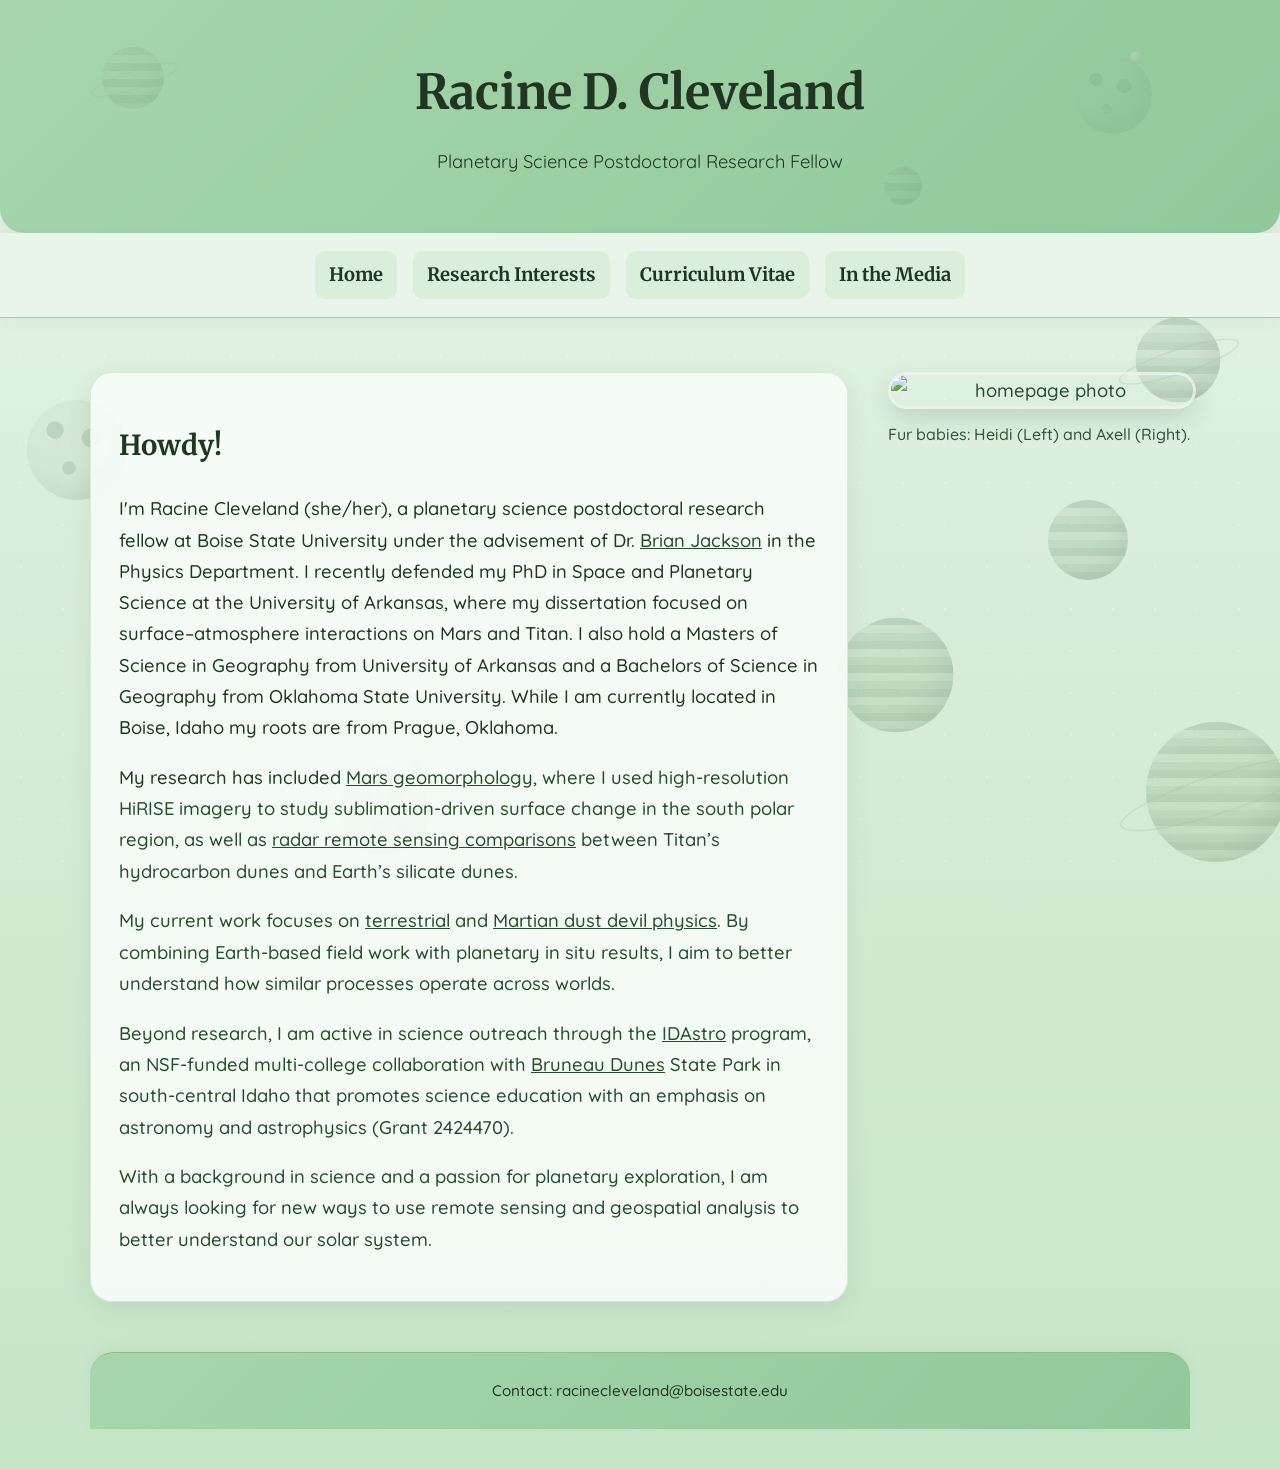
==== aboutme.html @ 93e14a5b "Fix link case sensitivity in navigation" ====
<!DOCTYPE html>
<html lang="en">
<head>
  <meta charset="UTF-8">
  <meta name="viewport" content="width=device-width, initial-scale=1">
  <title>About Me</title>
  <link rel="stylesheet" href="styles.css">
</head>
<body>
<div class="planet-bg">
  <div class="planet crater p1"></div>
  <div class="planet gas moon p2"></div>
  <div class="planet crater moon p3"></div>
  <div class="planet gas ring p4"></div>
  <div class="planet crater p5"></div>
  <div class="planet gas ringed p6"></div>
  <div class="planet crater moon p7"></div>
  <div class="planet gas p8"></div>
  <div class="planet gas p10"></div>
</div>

<header>
  <div class="header-planets">
    <div class="h-planet gas ringed medium"></div>
    <div class="h-planet crater moon large"></div>
    <div class="h-planet gas small"></div>
  </div>
  <h1>Racine D. Cleveland</h1>
  <p>Planetary Science Postdoctoral Research Fellow</p>
</header>

  <nav>
  <a href="aboutme.html">Home</a>
  <a href="research.html">Research Interests</a>
  <a href="cv.html">Curriculum Vitae</a>
  <a href="news.html">In the Media</a>
</nav>

  <div class="page-wrapper">
  <main>
    <div class="home-layout">

      <div class="text-column">
        <div class="intro-box">
          <h2>Howdy!</h2>

          <p>
            I'm Racine Cleveland (she/her), a planetary science postdoctoral research fellow at Boise State University under the advisement of Dr. <a href="https://astrojack.com" target="_blank">Brian Jackson</a> in the Physics Department. I recently defended my PhD in Space and Planetary Science at the University of Arkansas, where my dissertation focused on surface–atmosphere interactions on Mars and Titan. I also hold a Masters of Science in Geography from University of Arkansas and a Bachelors of Science in Geography from Oklahoma State University. While I am currently located in Boise, Idaho my roots are from Prague, Oklahoma. 
          </p>

          <p>
            My research has included <a href="https://www.mdpi.com/2072-4292/17/14/2372" target="_blank">Mars geomorphology<a/>, where I used high-resolution HiRISE imagery to study sublimation-driven surface change in the south polar region, as well as <a href="https://www.hou.usra.edu/meetings/dunes2025/pdf/3017.pdf" target="_blank">radar remote sensing comparisons<a/> between Titan’s hydrocarbon dunes and Earth’s silicate dunes.
          </p>

          <p>
            My current work focuses on <a href="https://www.boisestate.edu/news/2018/10/16/hunting-dust-devils/" target="_blank">terrestrial<a/> and <a href="https://www.newscientist.com/article/2143217-marss-surface-hosts-millions-of-towering-dust-devils-every-day/" target="_blank">Martian dust devil physics<a/>. By combining Earth-based field work with planetary in situ results, I aim to better understand how similar processes operate across worlds.
          </p>

          <p>
            Beyond research, I am active in science outreach through the <a href="https://www.boisestate.edu/idastro/" target="_blank">IDAstro<a/> program, an NSF-funded multi-college collaboration with <a href="https://parksandrecreation.idaho.gov/bruneau-dunes-observatory/" target="_blank">Bruneau Dunes<a/> State Park in south-central Idaho that promotes science education with an emphasis on astronomy and astrophysics (Grant 2424470).
          </p>

          <p>
            With a background in science and a passion for planetary exploration, I am always looking for new ways to use remote sensing and geospatial analysis to better understand our solar system.
          </p>
        </div>
      </div>

      <div class="image-column">
        <img src="8X0A0128-3.jpg" alt="homepage photo" class="hero-image">
        <p class="caption">
          Fur babies: Heidi (Left) and Axell (Right).
        </p>
      </div>

    </div>
  </main>

  <footer>
    Contact: racinecleveland@boisestate.edu
  </footer>
</div>
---- styles.css ----
@import url('https://fonts.googleapis.com/css2?family=Merriweather:wght@400;700&family=Quicksand:wght@400;500;600&display=swap');

html, body {
  margin: 0;
  padding: 0;
  min-height: 100%;
  color: #213622;
  line-height: 1.7;
}

body {
  font-family: 'Quicksand', sans-serif;
  font-weight: 500;
  font-size: 1.15rem;
  position: relative;
  overflow-x: hidden;
  background: linear-gradient(180deg, #eaf6eb 0%, #d8edd9 40%, #c6e6c8 100%);
}

/* tiny stars */
body::before {
  content: "";
  position: fixed;
  inset: 0;
  pointer-events: none;
  z-index: 0;
  background-image: radial-gradient(rgba(255,255,255,0.22) 1px, transparent 1px);
  background-size: 42px 42px;
}

/* keep actual content above decorative background */
header,
nav,
main,
footer,
.page-wrapper {
  position: relative;
  z-index: 1;
}

/* =========================
   PAGE BACKGROUND PLANETS
   ========================= */

.planet-bg {
  position: fixed;
  inset: 0;
  z-index: 0;
  overflow: hidden;
  pointer-events: none;
}

.planet {
  position: absolute;
  border-radius: 50%;
  opacity: 0.42;
  transform: translate(-50%, -50%);
  box-shadow:
    inset -12px -12px 24px rgba(0, 0, 0, 0.12),
    inset 10px 10px 18px rgba(255, 255, 255, 0.08);
}

/* shared planet textures */
.gas {
  background:
    repeating-linear-gradient(
      180deg,
      rgba(80, 120, 85, 0.55) 0px,
      rgba(80, 120, 85, 0.55) 8px,
      rgba(120, 160, 122, 0.38) 8px,
      rgba(120, 160, 122, 0.38) 16px,
      rgba(95, 140, 100, 0.48) 16px,
      rgba(95, 140, 100, 0.48) 24px
    ),
    radial-gradient(
      circle at 30% 30%,
      rgba(255, 255, 255, 0.22),
      rgba(255, 255, 255, 0.06) 58%,
      rgba(0, 0, 0, 0.14) 100%
    );
}

.crater {
  background:
    radial-gradient(circle at 28% 30%, rgba(70, 105, 74, 0.45) 0 8%, transparent 9%),
    radial-gradient(circle at 64% 38%, rgba(70, 105, 74, 0.42) 0 10%, transparent 11%),
    radial-gradient(circle at 42% 68%, rgba(70, 105, 74, 0.38) 0 7%, transparent 8%),
    radial-gradient(circle at 70% 72%, rgba(70, 105, 74, 0.35) 0 6%, transparent 7%),
    radial-gradient(
      circle at 30% 30%,
      rgba(160, 195, 165, 0.30),
      rgba(120, 155, 126, 0.20) 60%,
      rgba(70, 95, 75, 0.28) 100%
    );
}

/* rings */
.ringed,
.ring {
  overflow: visible;
}

.ringed::after,
.ring::after {
  content: "";
  position: absolute;
  width: 145%;
  height: 26%;
  left: -22.5%;
  top: 37%;
  border: 2px solid rgba(90, 130, 95, 0.28);
  border-radius: 50%;
  transform: rotate(-18deg);
  pointer-events: none;
}

/* moons */
.moon {
  overflow: visible;
}

.moon::before {
  content: "";
  position: absolute;
  width: 140%;
  height: 140%;
  top: -20%;
  left: -20%;
  border: 1px dashed rgba(120, 150, 125, 0.18);
  border-radius: 50%;
}

.moon::after {
  content: "";
  position: absolute;
  width: 16px;
  height: 16px;
  top: -8px;
  left: 72%;
  border-radius: 50%;
  background: radial-gradient(circle at 30% 30%, #dfeee2, #8fae95);
  box-shadow: 0 0 4px rgba(0, 0, 0, 0.10);
}

/* background planet positions */
.p1 {
  width: 120px;
  height: 120px;
  left: 4%;
  top: 8%;
}

.p2 {
  width: 95px;
  height: 95px;
  left: 25%;
  top: 10%;
}

.p3 {
  width: 110px;
  height: 110px;
  left: 96%;
  top: 12%;
}

.p4 {
  width: 85px;
  height: 85px;
  left: 92%;
  top: 40%;
}

.p5 {
  width: 100px;
  height: 100px;
  left: 6%;
  top: 50%;
}

.p6 {
  width: 140px;
  height: 140px;
  left: 95%;
  top: 88%;
}

.p7 {
  width: 90px;
  height: 90px;
  left: 30%;
  top: 90%;
}

.p8 {
  width: 115px;
  height: 115px;
  left: 70%;
  top: 75%;
}

.p10 {
  width: 80px;
  height: 80px;
  left: 85%;
  top: 60%;
}

/* =========================
   HEADER
   ========================= */

header {
  position: relative;
  overflow: hidden;
  background: linear-gradient(135deg, #a7d6ac 0%, #8fc99a 100%);
  color: #213622;
  text-align: center;
  padding: 52px 20px 38px 20px;
  border-radius: 0 0 24px 24px;
  box-shadow: 0 8px 24px rgba(33, 54, 34, 0.08);
}

/* header-only planets */
.header-planets {
  position: absolute;
  inset: 0;
  z-index: 0;
  pointer-events: none;
}

.h-planet {
  position: absolute;
  border-radius: 50%;
  opacity: 0.24;
  box-shadow:
    inset -10px -10px 18px rgba(0, 0, 0, 0.10),
    inset 8px 8px 14px rgba(255, 255, 255, 0.08);
}

.h-planet.gas {
  background:
    repeating-linear-gradient(
      180deg,
      rgba(80, 120, 85, 0.50) 0px,
      rgba(80, 120, 85, 0.50) 8px,
      rgba(120, 160, 122, 0.34) 8px,
      rgba(120, 160, 122, 0.34) 16px
    ),
    radial-gradient(
      circle at 30% 30%,
      rgba(255,255,255,0.20),
      rgba(255,255,255,0.05) 58%,
      rgba(0,0,0,0.12) 100%
    );
}

.h-planet.crater {
  background:
    radial-gradient(circle at 28% 30%, rgba(70, 105, 74, 0.40) 0 8%, transparent 9%),
    radial-gradient(circle at 64% 38%, rgba(70, 105, 74, 0.36) 0 10%, transparent 11%),
    radial-gradient(circle at 42% 68%, rgba(70, 105, 74, 0.30) 0 7%, transparent 8%),
    radial-gradient(
      circle at 30% 30%,
      rgba(160, 195, 165, 0.24),
      rgba(70, 95, 75, 0.22) 100%
    );
}

/* header rings */
.h-planet.ringed,
.h-planet.ring {
  overflow: visible;
}

.h-planet.ringed::after,
.h-planet.ring::after {
  content: "";
  position: absolute;
  width: 145%;
  height: 26%;
  left: -22.5%;
  top: 37%;
  border: 2px solid rgba(90, 130, 95, 0.24);
  border-radius: 50%;
  transform: rotate(-18deg);
}

/* header moon */
.h-planet.moon {
  overflow: visible;
}

.h-planet.moon::before {
  content: "";
  position: absolute;
  width: 140%;
  height: 140%;
  top: -20%;
  left: -20%;
  border: 1px dashed rgba(120, 150, 125, 0.14);
  border-radius: 50%;
}

.h-planet.moon::after {
  content: "";
  position: absolute;
  width: 12px;
  height: 12px;
  top: -5px;
  left: 72%;
  border-radius: 50%;
  background: radial-gradient(circle at 30% 30%, #dfeee2, #8fae95);
}

.h-planet.small {
  width: 38px;
  height: 38px;
}

.h-planet.medium {
  width: 62px;
  height: 62px;
}

.h-planet.large {
  width: 78px;
  height: 78px;
}

/* place header planets inside the header only */
.header-planets .h-planet:nth-child(1) {
  left: 8%;
  top: 20%;
}

.header-planets .h-planet:nth-child(2) {
  right: 10%;
  top: 24%;
}

.header-planets .h-planet:nth-child(3) {
  right: 28%;
  bottom: 12%;
}

header h1,
header p {
  position: relative;
  z-index: 2;
}

header h1 {
  margin: 0;
  font-size: 3rem;
  letter-spacing: 0.2px;
}

header p {
  margin-top: 12px;
  font-size: 1.15rem;
  font-weight: 400;
}

/* =========================
   PAGE SHELL
   ========================= */

.page-wrapper {
  max-width: 1100px;
  margin: 0 auto;
  padding: 0 20px 40px 20px;
}

h1, h2, h3, nav a {
  font-family: 'Merriweather', serif;
}

nav {
  display: flex;
  justify-content: center;
  align-items: center;
  flex-wrap: wrap;
  gap: 16px;
  padding: 18px 20px;
  background-color: rgba(234, 246, 235, 0.92);
  border-bottom: 1px solid #9fcfa3;
  backdrop-filter: blur(4px);
  box-shadow: 0 4px 14px rgba(33, 54, 34, 0.04);
}

nav a {
  text-decoration: none;
  color: #213622;
  font-weight: bold;
  padding: 8px 14px;
  border-radius: 10px;
  background-color: rgba(159, 207, 163, 0.22);
  transition: color 0.2s ease, background-color 0.2s ease, transform 0.2s ease;
}

nav a:hover {
  color: #355c38;
  background-color: rgba(159, 207, 163, 0.38);
  text-decoration: none;
  transform: translateY(-1px);
}

main {
  padding: 44px 0 0 0;
}

p {
  font-size: 1.15rem;
}

a {
  color: #284a2d;
}

a:hover {
  color: #355c38;
}

.card,
.intro-box,
.section-text {
  background: rgba(247, 252, 247, 0.92);
  padding: 28px;
  border-radius: 22px;
  box-shadow: 0 8px 24px rgba(33, 54, 34, 0.08);
  border: 1px solid rgba(159, 207, 163, 0.35);
}

.section-text a {
  color: #284a2d;
  font-weight: 600;
  text-decoration: underline;
}

.section-text a:hover {
  color: #355c38;
}

.home-layout {
  display: flex;
  align-items: flex-start;
  justify-content: space-between;
  gap: 40px;
  margin-top: 10px;
}

.text-column {
  flex: 1.4;
  min-width: 0;
}

.image-column {
  flex: 0.9;
  text-align: center;
}

.hero-image {
  width: 100%;
  max-width: 425px;
  height: auto;
  border-radius: 20px;
  box-shadow: 0 10px 24px rgba(33, 54, 34, 0.14);
  border: 3px solid rgba(234, 246, 235, 0.8);
  display: block;
  margin: 0 auto;
  transition: transform 0.25s ease, box-shadow 0.25s ease;
}

.hero-image:hover,
.media-file:hover,
.news-image:hover,
.image-row img:hover {
  transform: scale(1.025);
  box-shadow: 0 12px 28px rgba(33, 54, 34, 0.18);
}

.caption {
  font-size: 1rem;
  margin-top: 12px;
  max-width: 360px;
  color: #325336;
}

.intro-quote {
  text-align: center;
  font-style: italic;
  font-size: 1.5rem;
  margin: 10px auto 20px auto;
  max-width: 850px;
  color: #284a2d;
}

.intro-text {
  text-align: center;
  font-size: 1.12rem;
  max-width: 900px;
  margin: 0 auto 50px auto;
}

.section-title {
  font-size: 1.8rem;
  font-weight: bold;
  margin: 0 0 24px 0;
  letter-spacing: 0.3px;
  color: #213622;
}

.section-title::after {
  content: " ✦";
  color: #76a67b;
  font-size: 0.95em;
}

.section-title.right {
  text-align: right;
}

.section-title.left {
  text-align: left;
}

.dust-devil-layout {
  display: flex;
  align-items: flex-start;
  gap: 40px;
  margin-bottom: 60px;
}

.dust-devil-layout .media-column {
  flex: 0.95;
  text-align: left;
}

.dust-devil-layout .text-column {
  flex: 1.2;
  text-align: right;
}

.media-file {
  width: 100%;
  max-width: 450px;
  border-radius: 18px;
  box-shadow: 0 10px 24px rgba(33, 54, 34, 0.14);
  border: 3px solid rgba(234, 246, 235, 0.8);
  display: block;
  transition: transform 0.25s ease, box-shadow 0.25s ease;
}

.year-section .article-title {
  padding: 12px 0;
  margin: 0;
  border-bottom: 1px solid rgba(33, 54, 34, 0.4);
}

.year-section .article-title:last-of-type {
  border-bottom: none;
}

.research-section {
  margin-bottom: 60px;
}

.research-layout {
  display: flex;
  align-items: flex-start;
  gap: 40px;
}

.research-layout .text-side {
  flex: 1.2;
}

.research-layout .media-side {
  flex: 0.9;
}

.mars-layout .text-side {
  text-align: left;
}

.mars-layout .media-side {
  text-align: right;
  margin-left: auto;
}

.mars-layout .media-side .media-file,
.mars-layout .media-side .caption {
  margin-left: auto;
  text-align: right;
}

.titan-layout .media-side {
  text-align: left;
  margin-right: auto;
}

.titan-layout .media-side .media-file,
.titan-layout .media-side .caption {
  margin-right: auto;
  text-align: left;
}

.titan-layout .text-side {
  text-align: right;
}

.section {
  margin-top: 45px;
}

.section h2 {
  border-bottom: 2px solid #9fcfa3;
  padding-bottom: 6px;
  margin-bottom: 15px;
}

.item {
  margin-bottom: 18px;
}

.title {
  font-weight: 600;
}

.date {
  float: right;
  font-style: italic;
  color: #355c38;
}

ul {
  margin-top: 6px;
}

li {
  margin-bottom: 6px;
}

.year-section {
  margin-top: 50px;
}

.year-title {
  font-size: 1.8rem;
  margin-bottom: 10px;
}

.article-title {
  font-weight: 600;
  margin-bottom: 15px;
  font-size: clamp(1.4rem, 2vw, 2rem);
  line-height: 1.3;
}

.news-image {
  display: block;
  margin: 0 auto;
  max-width: 560px;
  width: 100%;
  border-radius: 18px;
  box-shadow: 0 10px 24px rgba(33, 54, 34, 0.14);
  border: 3px solid rgba(234, 246, 235, 0.8);
  transition: transform 0.25s ease, box-shadow 0.25s ease;
}

.button {
  display: block;
  width: fit-content;
  margin: 15px auto 25px auto;
  padding: 11px 18px;
  background: linear-gradient(135deg, #9fcfa3 0%, #8fc99a 100%);
  color: #213622;
  text-decoration: none;
  border-radius: 12px;
  font-weight: bold;
  box-shadow: 0 6px 14px rgba(33, 54, 34, 0.08);
  transition: transform 0.2s ease, background-color 0.2s ease, box-shadow 0.2s ease;
}

.button:hover {
  background: linear-gradient(135deg, #93c699 0%, #84bc8e 100%);
  transform: translateY(-2px);
  box-shadow: 0 8px 18px rgba(33, 54, 34, 0.12);
  color: #213622;
}

.image-row {
  display: flex;
  justify-content: center;
  gap: 15px;
  margin-bottom: 15px;
  flex-wrap: wrap;
}

.image-row img {
  width: 100%;
  max-width: 550px;
  border-radius: 18px;
  box-shadow: 0 10px 24px rgba(33, 54, 34, 0.14);
  border: 3px solid rgba(234, 246, 235, 0.8);
  transition: transform 0.25s ease, box-shadow 0.25s ease;
}

hr {
  border: none;
  height: 1px;
  background: linear-gradient(to right, transparent, #9fcfa3, transparent);
  margin: 60px 0;
}

footer {
  background: linear-gradient(135deg, #a7d6ac 0%, #8fc99a 100%);
  color: #213622;
  text-align: center;
  font-size: 0.95rem;
  padding: 25px 20px;
  margin-top: 50px;
  border-radius: 24px 24px 0 0;
  border-top: 1px solid #8bbd8f;
  box-shadow: 0 -4px 14px rgba(33, 54, 34, 0.05);
}

@media (max-width: 800px) {
  .home-layout,
  .dust-devil-layout,
  .research-layout {
    flex-direction: column;
    gap: 24px;
  }

  .text-column,
  .image-column,
  .dust-devil-layout .media-column,
  .dust-devil-layout .text-column,
  .research-layout .text-side,
  .research-layout .media-side {
    width: 100%;
    text-align: left;
    margin-left: 0;
    margin-right: 0;
  }

  .hero-image,
  .media-file,
  .caption,
  .mars-layout .media-side .media-file,
  .mars-layout .media-side .caption,
  .titan-layout .media-side .media-file,
  .titan-layout .media-side .caption {
    max-width: 100%;
    margin-left: 0;
    margin-right: 0;
    text-align: left;
  }

  .dust-devil-layout .text-column,
  .titan-layout .text-side,
  .mars-layout .text-side {
    text-align: left;
  }

  .section-title.right,
  .section-title.left {
    text-align: left;
  }

  header h1 {
    font-size: 2.2rem;
  }

  nav {
    gap: 10px;
  }

  nav a {
    display: inline-block;
    margin: 0;
  }

  .intro-quote {
    font-size: 1.25rem;
  }

  .p1 { width: 100px; height: 100px; left: 8%; top: 12%; }
  .p2 { width: 82px; height: 82px; left: 34%; top: 10%; }
  .p3 { width: 92px; height: 92px; left: 95%; top: 14%; }
  .p4 { width: 68px; height: 68px; left: 92%; top: 42%; }
  .p5 { width: 84px; height: 84px; left: 10%; top: 52%; }
  .p6 { width: 115px; height: 115px; left: 94%; top: 86%; }
  .p7 { width: 76px; height: 76px; left: 30%; top: 92%; }
  .p8 { width: 92px; height: 92px; left: 74%; top: 78%; }
  .p10 { width: 66px; height: 66px; left: 84%; top: 62%; }

  .header-planets .h-planet:nth-child(1) {
    left: 6%;
    top: 18%;
  }

  .header-planets .h-planet:nth-child(2) {
    right: 8%;
    top: 22%;
  }

  .header-planets .h-planet:nth-child(3) {
    right: 24%;
    bottom: 10%;
  }

  .h-planet.medium {
    width: 54px;
    height: 54px;
  }

  .h-planet.large {
    width: 68px;
    height: 68px;
  }
}

@media (max-width: 700px) {
  .image-row {
    flex-direction: column;
    align-items: center;
  }

  .image-row img {
    max-width: 450px;
  }
}

@media (max-width: 600px) {
  .date {
    float: none;
    display: block;
    margin-top: 4px;
  }
}
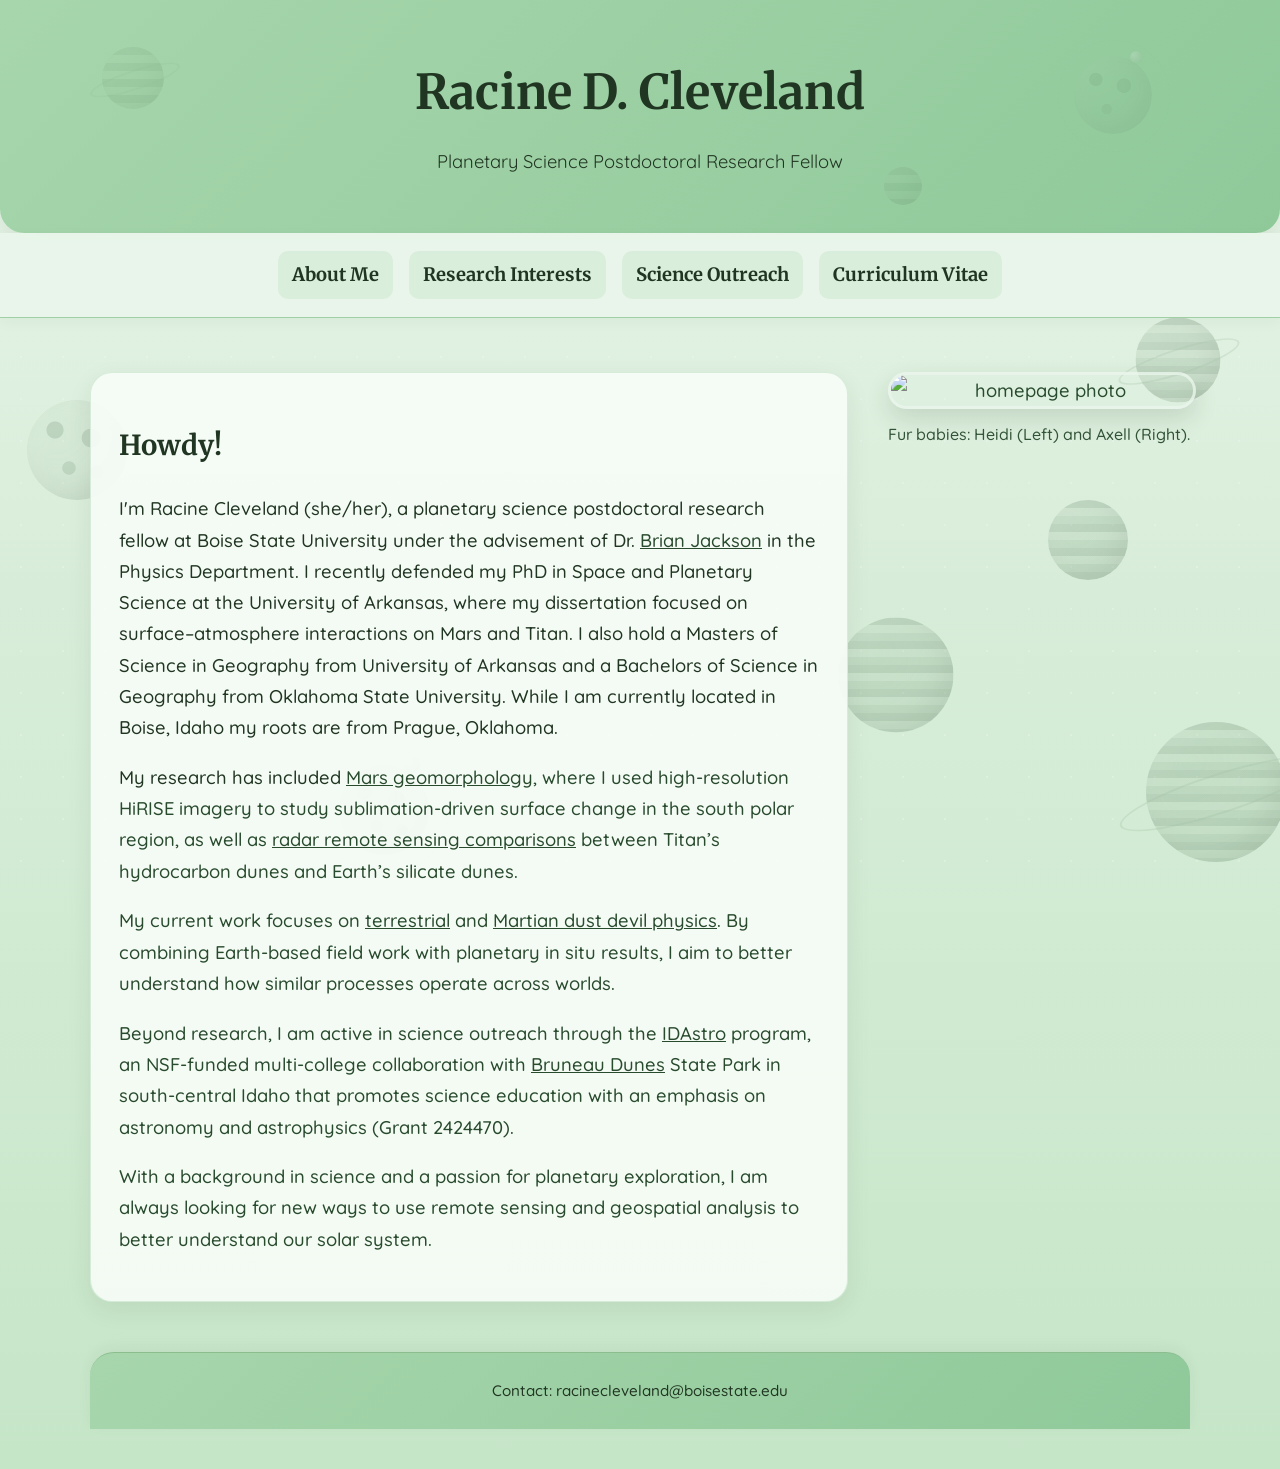
==== commit 3694b723: "Update navigation links in aboutme.html" ====
--- a/aboutme.html
+++ b/aboutme.html
@@ -30,10 +30,10 @@
 </header>
 
   <nav>
-  <a href="aboutme.html">Home</a>
-  <a href="research.html">Research Interests</a>
+  <a href="aboutme.html">About Me</a>
+  <a href="researchinterests.html">Research Interests</a>
+  <a href="scienceoutreach.html">Science Outreach</a>
   <a href="cv.html">Curriculum Vitae</a>
-  <a href="news.html">In the Media</a>
 </nav>
 
   <div class="page-wrapper">
